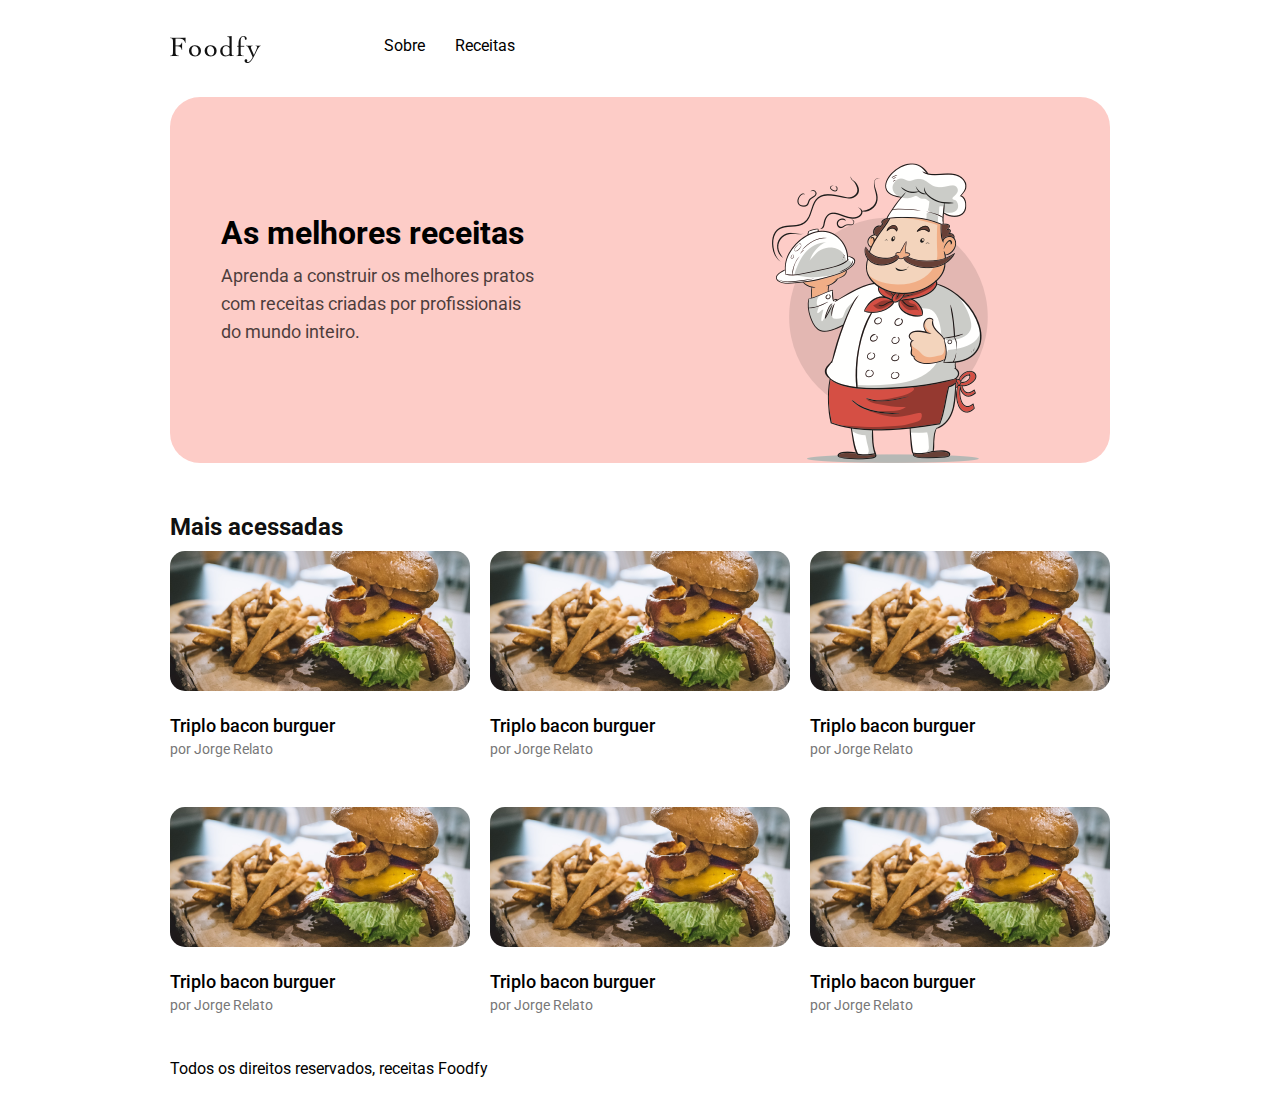
==== index.html @ 48ca57d3 "index style" ====
<!DOCTYPE html>
<html lang="pt-br">
<head>
    <meta charset="UTF-8">
    <meta name="viewport" content="width=device-width, initial-scale=1.0">

    <link rel="shortcut icon" href="./assets/119236-OQ05QX-268.png" type="image/x-icon">
    <link rel="stylesheet" href="./css/style.css">

    <title>Foodfy</title>
</head>
<body>
    <header>
        <nav class="menu">
                <ul>
                    <li class="logo"><a href="#"><img src="./assets/logo.png" alt="logo do site"></a></li>
                    <li><a href="#">Sobre</a></li>
                    <li><a href="#">Receitas</a></li>
                </ul>                
        </nav>
    </header>

    <main>
        <div class="content">
            <div class="goal">
                <h1>As melhores receitas</h1>

                <p>Aprenda a construir os melhores pratos com receitas criadas
                por profissionais do mundo inteiro.</p>
            </div>
            <div class="chef">
                <img src="./assets/chef.png" alt="imagem de um chef gordinho">
            </div>
        </div>
    </main>

    <div class="wrapper-grid">
        <h1>Mais acessadas</h1>
        <div class="cards">
            <div class="card">
                <img src="./assets/burger.png" alt="lanche monstrão">
                <h2>Triplo bacon burguer</h2>
                <span><p>por Jorge Relato</p></span>
            </div>
    
            <div class="card">
                <img src="./assets/burger.png" alt="lanche monstrão">
                <h2>Triplo bacon burguer</h2>
                <span><p>por Jorge Relato</p></span>
            </div>
    
            <div class="card">
                <img src="./assets/burger.png" alt="lanche monstrão">
                <h2>Triplo bacon burguer</h2>
                <span><p>por Jorge Relato</p></span>
            </div>
    
            <div class="card">
                <img src="./assets/burger.png" alt="lanche monstrão">
                <h2>Triplo bacon burguer</h2>
                <span><p>por Jorge Relato</p></span>
            </div>
    
            <div class="card">
                <img src="./assets/burger.png" alt="lanche monstrão">
                <h2>Triplo bacon burguer</h2>
                <span><p>por Jorge Relato</p></span>
            </div>
    
            <div class="card">
                <img src="./assets/burger.png" alt="lanche monstrão">
                <h2>Triplo bacon burguer</h2>
                <span><p>por Jorge Relato</p></span>
            </div>
        </div>
        </div>

    <footer>
        <span><p>Todos os direitos reservados, receitas Foodfy</p></span>
    </footer>
</body>
</html>
---- css/style.css ----
@import "https://fonts.googleapis.com/css2?family=Roboto:wght@300;400;500;700&display=swap";


body{
    background-color: rgb(255, 255, 255);

    width: auto;
    height: auto;
    max-width: 940px;

    margin: 0 auto;
    padding: 0;
    
    font-family: 'Roboto', sans-serif;
    color: black;
}


.menu{
    width: 100%;

    margin-top: 36px;
    margin-bottom: 30px;
}

.menu ul{
    display: flex;

    padding: 0;

    list-style: none;

    margin: 0;
}

.menu ul .logo{
    margin-right: 123px;
}

.menu ul li{
    margin-right: 30px;

    width: fit-content;
    height: fit-content;
}

.menu ul a{
    text-decoration: none;

    color: black;

    line-height: 19px;

    width: fit-content;
    height: fit-content;
}

.content{
    background-color: rgba(250, 128, 114, 0.4);

    border-radius: 30px;

    display: flex;

    width: auto;
    height: 366px;

    margin-bottom: 50px;
}

.goal{
    max-width: 316px;

    margin-top: 117px;
    margin-left: 4vw;
}

.goal h1{
    margin: 0 0 10px 0;

    font-size: 32px;
}

.goal p{
    margin: 0;

    opacity: 0.7;

    font-size: 18px;
    line-height: 28px;
}

.chef{
    margin-left: 25%;
    margin-bottom: 0;

    position: relative;
}

.chef img{
    position: absolute;

    bottom: 0;
}

.wrapper-grid{
    width: auto;
    height: auto;
}

.wrapper-grid h1{
    margin: 0;

    font-size: 24px;
    line-height: 28px;
    color: rgb(17, 17, 17);
}

.cards{
    width: auto;
    height: auto;

    margin-top: 10px;

    display: grid;
    grid-template-columns: 1fr 1fr 1fr;
    gap: 20px;
}

.card{
    max-width: 300px;
    height: auto;
}

.card img{
    max-width: 300px;

    border-radius: 15px;

    margin-bottom: 20px;
}

.card h2{
    font-size: 18px;
    line-height: 21px;

    font-weight: 500;

    rgb(17, 17, 17);

    margin: 0 0 5px 0;
}

.card p{
    margin: 0 0 30px 0;

    font-size: 14px;
    line-height: 16px;

    color: rgb(119, 119, 119);
}
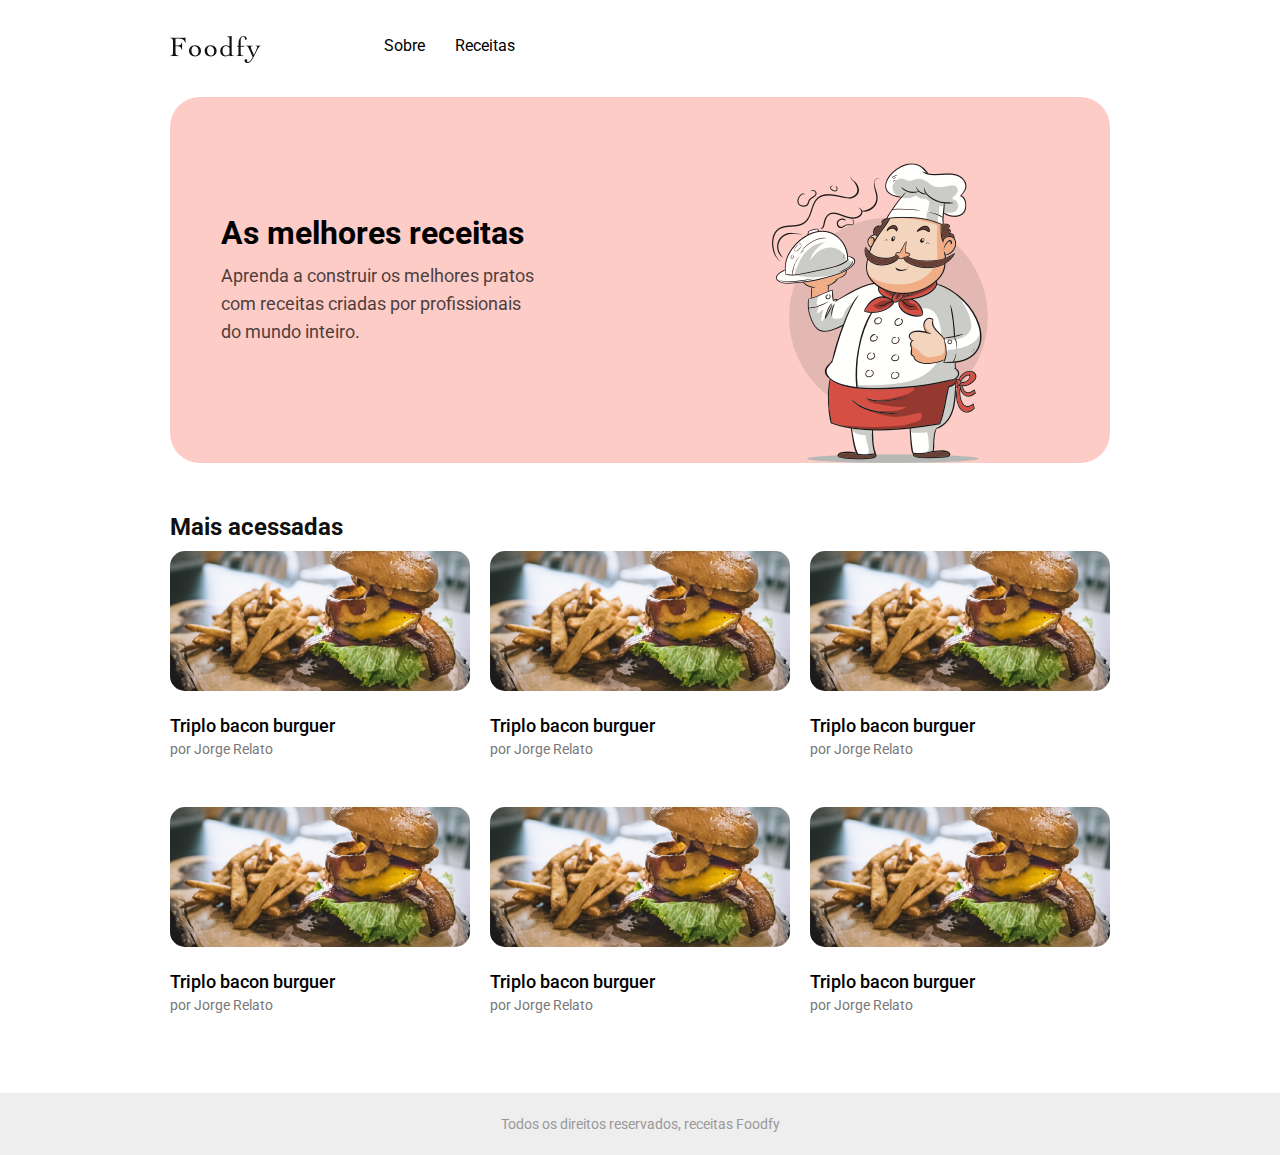
==== commit 7323a551: "index ready" ====
--- a/index.html
+++ b/index.html
@@ -10,73 +10,76 @@
     <title>Foodfy</title>
 </head>
 <body>
-    <header>
-        <nav class="menu">
-                <ul>
-                    <li class="logo"><a href="#"><img src="./assets/logo.png" alt="logo do site"></a></li>
-                    <li><a href="#">Sobre</a></li>
-                    <li><a href="#">Receitas</a></li>
-                </ul>                
-        </nav>
-    </header>
+    <div class="all">
+        <header>
+            <nav class="menu">
+                    <ul>
+                        <li class="logo"><a href="#"><img src="./assets/logo.png" alt="logo do site"></a></li>
+                        <li><a href="#">Sobre</a></li>
+                        <li><a href="#">Receitas</a></li>
+                    </ul>                
+            </nav>
+        </header>
+    
+        <main>
+            <div class="content">
+                <div class="goal">
+                    <h1>As melhores receitas</h1>
+    
+                    <p>Aprenda a construir os melhores pratos com receitas criadas
+                    por profissionais do mundo inteiro.</p>
+                </div>
+                <div class="chef">
+                    <img src="./assets/chef.png" alt="imagem de um chef gordinho">
+                </div>
+            </div>
+        </main>
+    
+        <div class="wrapper-grid">
+            <h1>Mais acessadas</h1>
+            <div class="cards">
+                <div class="card">
+                    <img src="./assets/burger.png" alt="lanche monstrão">
+                    <h2>Triplo bacon burguer</h2>
+                    <span><p>por Jorge Relato</p></span>
+                </div>
+        
+                <div class="card">
+                    <img src="./assets/burger.png" alt="lanche monstrão">
+                    <h2>Triplo bacon burguer</h2>
+                    <span><p>por Jorge Relato</p></span>
+                </div>
+        
+                <div class="card">
+                    <img src="./assets/burger.png" alt="lanche monstrão">
+                    <h2>Triplo bacon burguer</h2>
+                    <span><p>por Jorge Relato</p></span>
+                </div>
+        
+                <div class="card">
+                    <img src="./assets/burger.png" alt="lanche monstrão">
+                    <h2>Triplo bacon burguer</h2>
+                    <span><p>por Jorge Relato</p></span>
+                </div>
+        
+                <div class="card">
+                    <img src="./assets/burger.png" alt="lanche monstrão">
+                    <h2>Triplo bacon burguer</h2>
+                    <span><p>por Jorge Relato</p></span>
+                </div>
+        
+                <div class="card">
+                    <img src="./assets/burger.png" alt="lanche monstrão">
+                    <h2>Triplo bacon burguer</h2>
+                    <span><p>por Jorge Relato</p></span>
+                </div>
+            </div>
+            </div>
+    </div>
+    
+    <footer>
+        <div><p>Todos os direitos reservados, receitas Foodfy</p></div>
+    </footer>
 
-    <main>
-        <div class="content">
-            <div class="goal">
-                <h1>As melhores receitas</h1>
-
-                <p>Aprenda a construir os melhores pratos com receitas criadas
-                por profissionais do mundo inteiro.</p>
-            </div>
-            <div class="chef">
-                <img src="./assets/chef.png" alt="imagem de um chef gordinho">
-            </div>
-        </div>
-    </main>
-
-    <div class="wrapper-grid">
-        <h1>Mais acessadas</h1>
-        <div class="cards">
-            <div class="card">
-                <img src="./assets/burger.png" alt="lanche monstrão">
-                <h2>Triplo bacon burguer</h2>
-                <span><p>por Jorge Relato</p></span>
-            </div>
-    
-            <div class="card">
-                <img src="./assets/burger.png" alt="lanche monstrão">
-                <h2>Triplo bacon burguer</h2>
-                <span><p>por Jorge Relato</p></span>
-            </div>
-    
-            <div class="card">
-                <img src="./assets/burger.png" alt="lanche monstrão">
-                <h2>Triplo bacon burguer</h2>
-                <span><p>por Jorge Relato</p></span>
-            </div>
-    
-            <div class="card">
-                <img src="./assets/burger.png" alt="lanche monstrão">
-                <h2>Triplo bacon burguer</h2>
-                <span><p>por Jorge Relato</p></span>
-            </div>
-    
-            <div class="card">
-                <img src="./assets/burger.png" alt="lanche monstrão">
-                <h2>Triplo bacon burguer</h2>
-                <span><p>por Jorge Relato</p></span>
-            </div>
-    
-            <div class="card">
-                <img src="./assets/burger.png" alt="lanche monstrão">
-                <h2>Triplo bacon burguer</h2>
-                <span><p>por Jorge Relato</p></span>
-            </div>
-        </div>
-        </div>
-
-    <footer>
-        <span><p>Todos os direitos reservados, receitas Foodfy</p></span>
-    </footer>
 </body>
 </html>--- a/css/style.css
+++ b/css/style.css
@@ -4,17 +4,22 @@
 body{
     background-color: rgb(255, 255, 255);
 
-    width: auto;
     height: auto;
-    max-width: 940px;
+    max-width: auto;
 
-    margin: 0 auto;
+    margin: 0;
     padding: 0;
     
     font-family: 'Roboto', sans-serif;
     color: black;
 }
 
+body .all{
+    width: 940px;
+    height: auto;
+
+    margin: 0 auto;
+}
 
 .menu{
     width: 100%;
@@ -160,5 +165,27 @@
     color: rgb(119, 119, 119);
 }
 
+footer div{
+    margin-top: 50px;
+
+    background-color: rgb(238, 238, 238);
+
+    width: 100%;
+    height: 62px;
+
+    display: flex;
+
+    align-items: center;
+    justify-content: center;
+}
+
+footer div p{
+    text-align: center;
+    font-size: 14px;
+    line-height: 16px;
+    
+    color: rgb(153, 153, 153);
+}
 
 
+
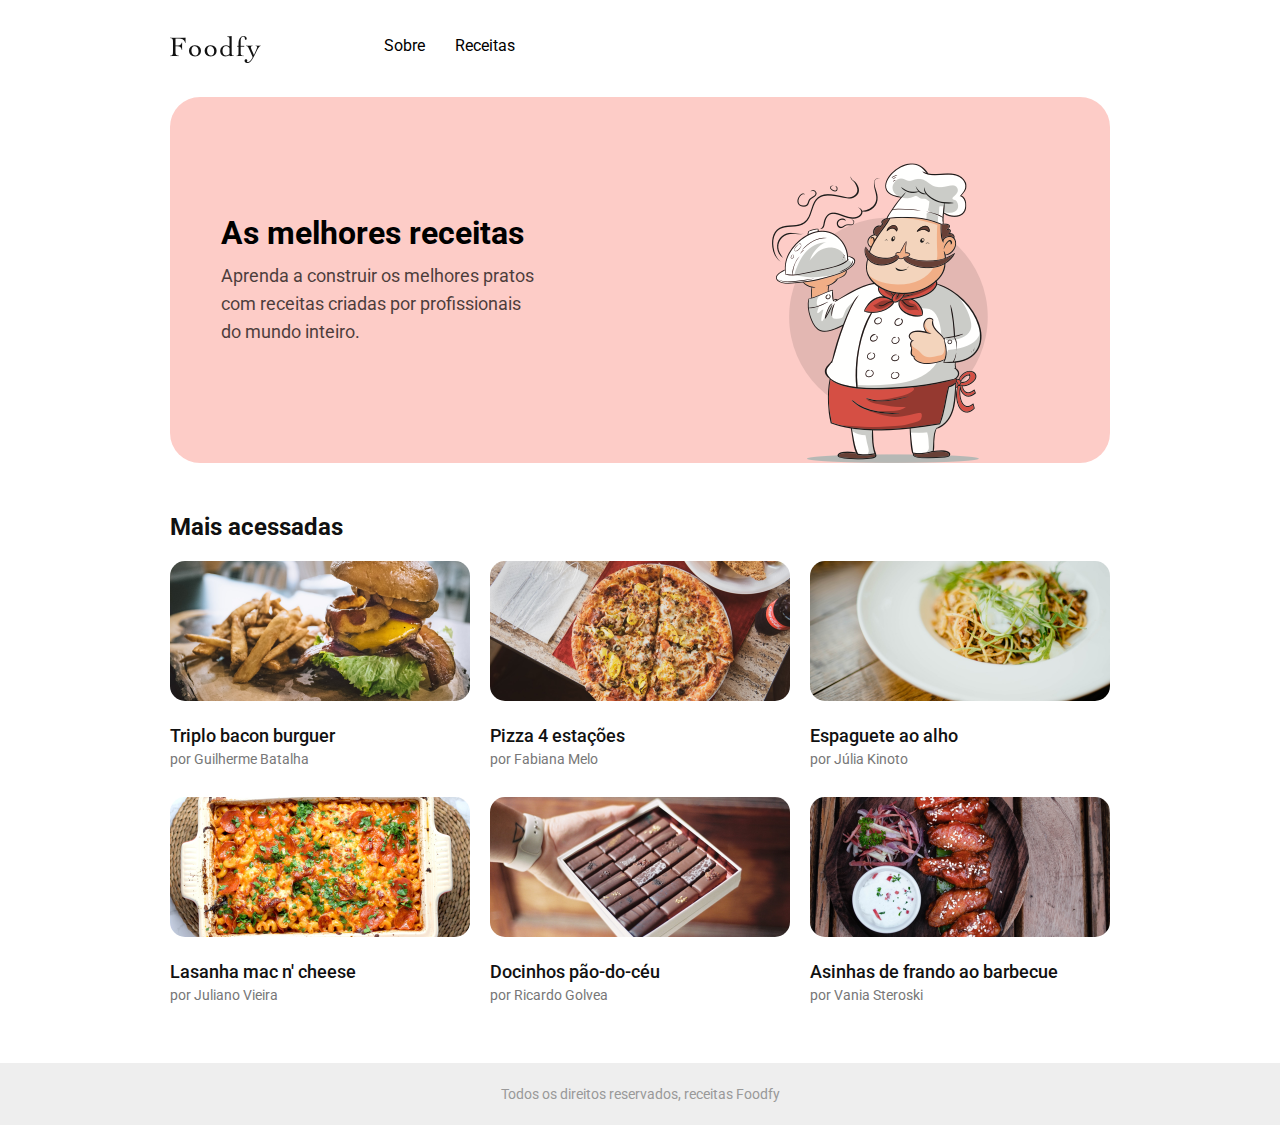
==== commit 8470499c: "modal interactive" ====
--- a/index.html
+++ b/index.html
@@ -15,8 +15,8 @@
             <nav class="menu">
                     <ul>
                         <li class="logo"><a href="#"><img src="./assets/logo.png" alt="logo do site"></a></li>
-                        <li><a href="#">Sobre</a></li>
-                        <li><a href="#">Receitas</a></li>
+                        <li><a href="./about.html">Sobre</a></li>
+                        <li><a href="./recipes.html">Receitas</a></li>
                     </ul>                
             </nav>
         </header>
@@ -38,48 +38,62 @@
         <div class="wrapper-grid">
             <h1>Mais acessadas</h1>
             <div class="cards">
-                <div class="card">
+                <div class="card" id="burger">
                     <img src="./assets/burger.png" alt="lanche monstrão">
                     <h2>Triplo bacon burguer</h2>
-                    <span><p>por Jorge Relato</p></span>
+                    <span><p>por Guilherme Batalha</p></span>
                 </div>
         
-                <div class="card">
-                    <img src="./assets/burger.png" alt="lanche monstrão">
-                    <h2>Triplo bacon burguer</h2>
-                    <span><p>por Jorge Relato</p></span>
+                <div class="card" id="pizza">
+                    <img src="./assets/pizza.png" alt="lanche monstrão">
+                    <h2>Pizza 4 estações</h2>
+                    <span><p>por Fabiana Melo</p></span>
                 </div>
         
-                <div class="card">
-                    <img src="./assets/burger.png" alt="lanche monstrão">
-                    <h2>Triplo bacon burguer</h2>
-                    <span><p>por Jorge Relato</p></span>
+                <div class="card" id="espaguete">
+                    <img src="./assets/espaguete.png" alt="lanche monstrão">
+                    <h2>Espaguete ao alho</h2>
+                    <span><p>por Júlia Kinoto</p></span>
                 </div>
         
-                <div class="card">
-                    <img src="./assets/burger.png" alt="lanche monstrão">
-                    <h2>Triplo bacon burguer</h2>
-                    <span><p>por Jorge Relato</p></span>
+                <div class="card" id="lasanha">
+                    <img src="./assets/lasanha.png" alt="lanche monstrão">
+                    <h2>Lasanha mac n' cheese</h2>
+                    <span><p>por Juliano Vieira</p></span>
                 </div>
         
-                <div class="card">
-                    <img src="./assets/burger.png" alt="lanche monstrão">
-                    <h2>Triplo bacon burguer</h2>
-                    <span><p>por Jorge Relato</p></span>
+                <div class="card" id="doce">
+                    <img src="./assets/doce.png" alt="lanche monstrão">
+                    <h2>Docinhos pão-do-céu</h2>
+                    <span><p>por Ricardo Golvea</p></span>
                 </div>
         
-                <div class="card">
-                    <img src="./assets/burger.png" alt="lanche monstrão">
-                    <h2>Triplo bacon burguer</h2>
-                    <span><p>por Jorge Relato</p></span>
+                <div class="card" id="asinhas">
+                    <img src="./assets/asinhas.png" alt="lanche monstrão">
+                    <h2>Asinhas de frando ao barbecue</h2>
+                    <span><p>por Vania Steroski</p></span>
                 </div>
             </div>
-            </div>
+        </div>
     </div>
     
     <footer>
         <div><p>Todos os direitos reservados, receitas Foodfy</p></div>
     </footer>
 
+    <!-- ===MODAL=== -->
+    <div class="modal-overlay">
+        <div class="modal-content">
+            <div class="card">
+                <img src="">
+                <h2></h2>
+                <div class="author"></div>
+
+                <p class="close">Fechar modal</p>
+            </div>
+        </div>
+    </div>
+    
+    <script src="./scripts/modal.js"></script>
 </body>
 </html>--- a/css/style.css
+++ b/css/style.css
@@ -69,8 +69,6 @@
 
     width: auto;
     height: 366px;
-
-    margin-bottom: 50px;
 }
 
 .goal{
@@ -111,10 +109,12 @@
 .wrapper-grid{
     width: auto;
     height: auto;
+
+    margin-top: 50px;
 }
 
 .wrapper-grid h1{
-    margin: 0;
+    margin: 0 0 20px 0;
 
     font-size: 24px;
     line-height: 28px;
@@ -125,20 +125,20 @@
     width: auto;
     height: auto;
 
-    margin-top: 10px;
-
     display: grid;
     grid-template-columns: 1fr 1fr 1fr;
     gap: 20px;
 }
 
 .card{
-    max-width: 300px;
-    height: auto;
+    width: 300px;
+    height: auto;
+
+    cursor: pointer;
 }
 
 .card img{
-    max-width: 300px;
+    width: 300px;
 
     border-radius: 15px;
 
@@ -151,13 +151,13 @@
 
     font-weight: 500;
 
-    rgb(17, 17, 17);
+    color: rgb(17, 17, 17);
 
     margin: 0 0 5px 0;
 }
 
 .card p{
-    margin: 0 0 30px 0;
+    margin: 0 0 10px 0;
 
     font-size: 14px;
     line-height: 16px;
@@ -166,7 +166,7 @@
 }
 
 footer div{
-    margin-top: 50px;
+    margin-top: 50px; 
 
     background-color: rgb(238, 238, 238);
 
@@ -187,5 +187,91 @@
     color: rgb(153, 153, 153);
 }
 
-
-
+/*=== About page ===*/
+
+.text-about h1{
+    font-size: 24px;
+    line-height: 28px;   
+    
+    margin: 50px 0 20px 0;
+}
+
+.text-about h2{
+    font-size: 20px;
+    line-height: 24px;
+}
+
+.text-about p{
+    font-size: 18px;
+    line-height: 28px;
+
+    color: rgb(68, 68, 68);
+}
+
+/*=== Recipes MODAL ====*/
+
+.modal-overlay{
+    visibility: hidden;
+    display: none;
+}
+
+.modal-overlay.active{
+    background-color: rgba(0, 0, 0, 0.5);
+
+    position: absolute;
+
+    top: 0;
+    bottom: 0;
+
+    width: 100%;
+    height: auto;
+
+    display: flex;
+    justify-content: center;
+    align-items: center;
+
+    visibility: visible;
+}
+
+.modal-overlay .modal-content{
+    width: 660px;
+    height: auto;
+
+    padding: 30px;
+    border-radius: 16px;
+
+    box-sizing: border-box;
+
+    background-color: white;
+
+    text-align: center;
+}
+
+.modal-overlay .modal-content .card{
+    width: 600px;
+    height: auto;
+
+    margin: 0;
+
+    cursor: auto;
+}
+
+.modal-content img{
+    width: 600px;
+    height: 200px;
+
+    object-fit: cover;
+}
+
+.modal-content p{
+    width: fit-content;
+    margin: 0 auto;
+}
+
+.modal-content .close{
+    margin: 60px auto 10px auto;
+
+    cursor: pointer;
+}
+
+
